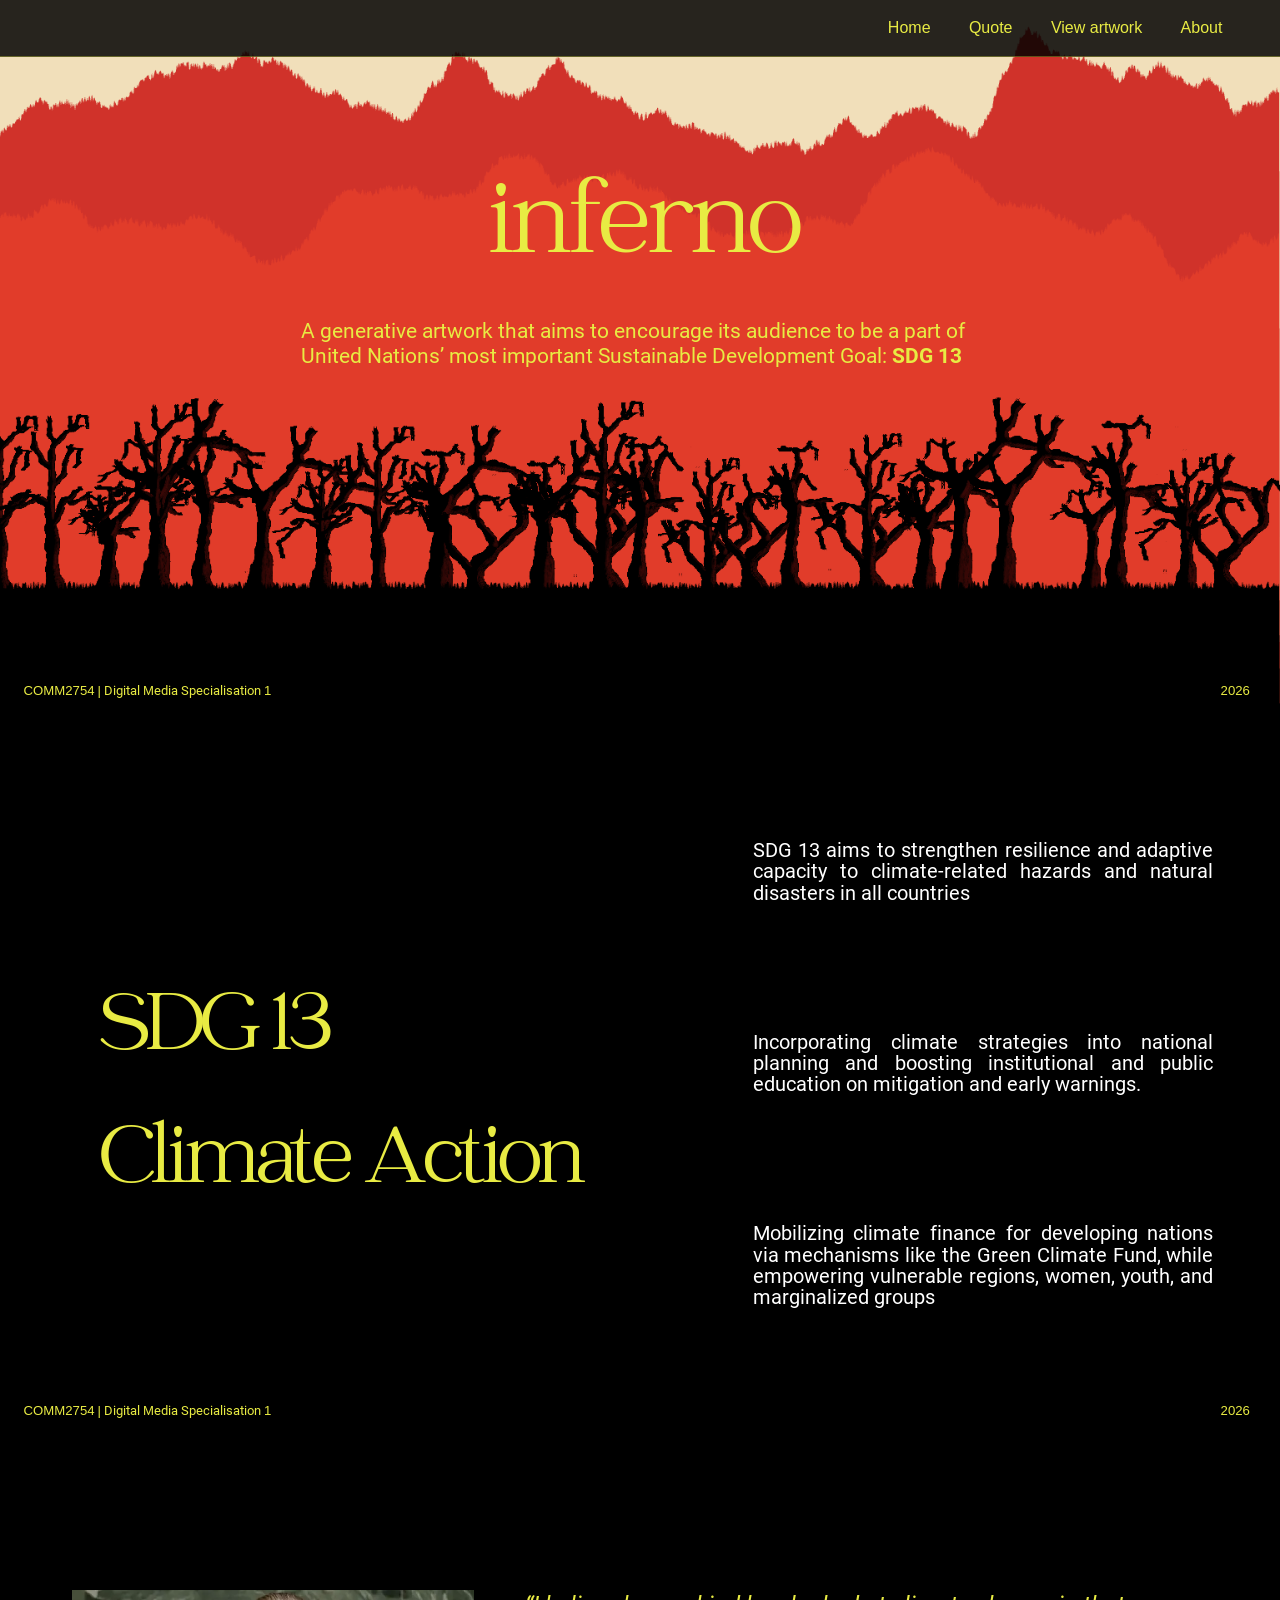
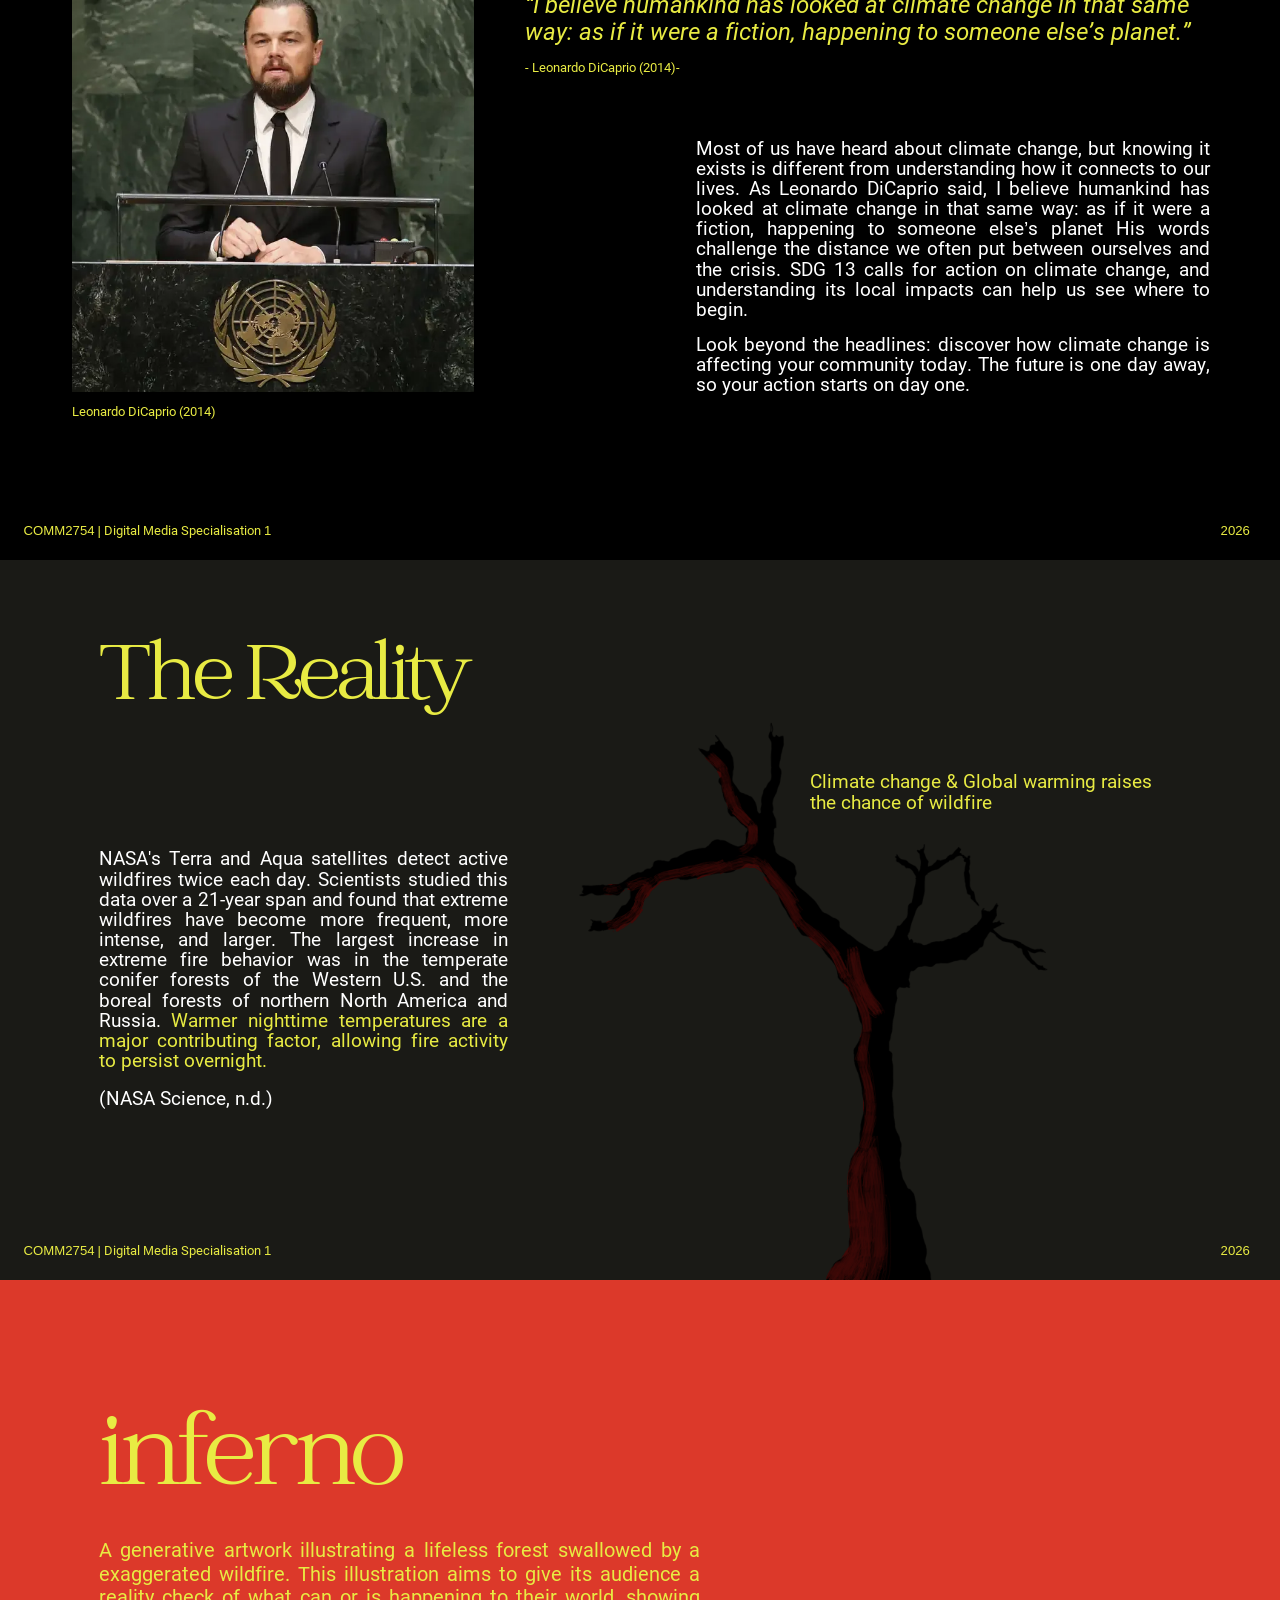
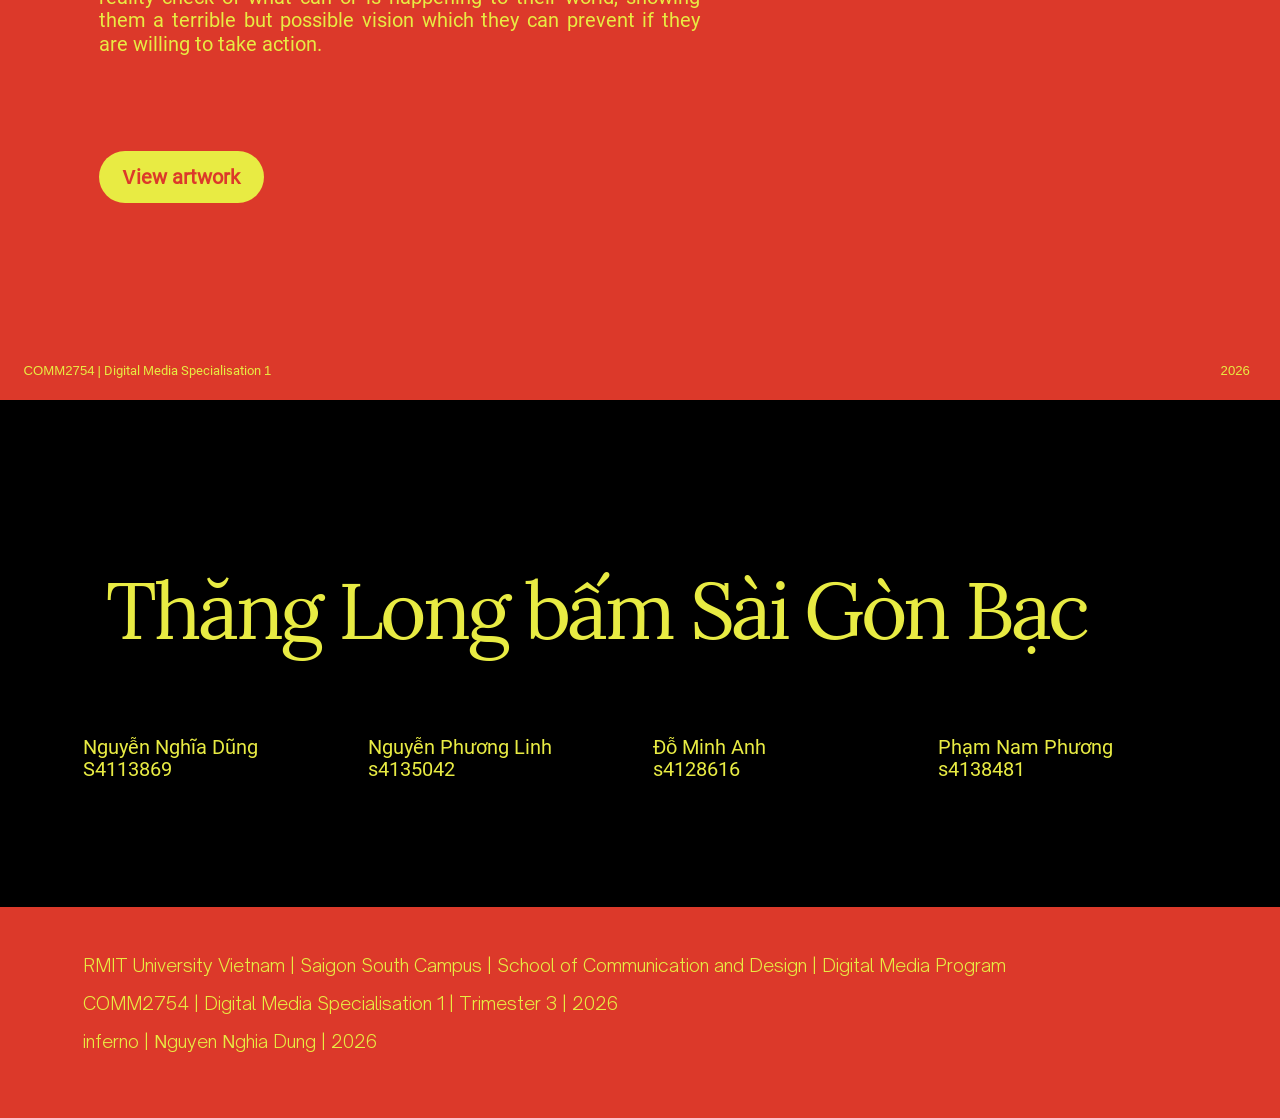
==== index.html @ 42fddff6 "Build Inferno website and integrate generative artwork" ====
<!doctype html>
<html lang="en">
  <head>
    <meta charset="UTF-8" />
    <meta name="viewport" content="width=device-width, initial-scale=1.0" />
    <meta name="theme-color" content="#000000" />
    <meta name="description" content="Inferno: a generative artwork about SDG 13, climate action, and the reality of wildfire." />
    <title>inferno — SDG 13 Climate Action</title>
    <link rel="stylesheet" href="styles.css" />
  </head>
  <body>
    <header class="site-nav">
      <nav aria-label="Primary navigation">
        <a href="#home">Home</a>
        <a href="#quote">Quote</a>
        <a href="#artwork">View artwork</a>
        <a href="#about">About</a>
      </nav>
    </header>
    <main>
      <section class="panel hero" id="home" aria-labelledby="hero-title">
        <div class="hero-copy">
          <h1 id="hero-title">inferno</h1>
          <p>A generative artwork that aims to encourage its audience to be a part of<br class="desktop-break" /> United Nations’ most important Sustainable Development Goal: <strong>SDG 13</strong></p>
        </div>
        <div class="panel-meta"><span>COMM2754 | Digital Media Specialisation 1</span><span>2026</span></div>
      </section>

      <section class="panel climate" aria-labelledby="climate-title">
        <h2 id="climate-title">SDG 13<br />Climate Action</h2>
        <div class="climate-points">
          <p>SDG 13 aims to strengthen resilience and adaptive capacity to climate-related hazards and natural disasters in all countries</p>
          <p>Incorporating climate strategies into national planning and boosting institutional and public education on mitigation and early warnings.</p>
          <p>Mobilizing climate finance for developing nations via mechanisms like the Green Climate Fund, while empowering vulnerable regions, women, youth, and marginalized groups</p>
        </div>
        <div class="panel-meta"><span>COMM2754 | Digital Media Specialisation 1</span><span>2026</span></div>
      </section>

      <section class="panel voice" id="quote" aria-labelledby="voice-quote">
        <figure class="portrait">
          <img src="assets/leonardo-dicaprio.webp" alt="Leonardo DiCaprio speaking at the United Nations" />
          <figcaption>Leonardo DiCaprio (2014)</figcaption>
        </figure>
        <div class="voice-content">
          <blockquote id="voice-quote">“I believe humankind has looked at climate change in that same way: as if it were a fiction, happening to someone else’s planet.”</blockquote>
          <p class="attribution">- Leonardo DiCaprio (2014)-</p>
          <div class="voice-body">
            <p>Most of us have heard about climate change, but knowing it exists is different from understanding how it connects to our lives. As Leonardo DiCaprio said, I believe humankind has looked at climate change in that same way: as if it were a fiction, happening to someone else’s planet His words challenge the distance we often put between ourselves and the crisis. SDG 13 calls for action on climate change, and understanding its local impacts can help us see where to begin.</p>
            <p>Look beyond the headlines: discover how climate change is affecting your community today. The future is one day away, so your action starts on day one.</p>
          </div>
        </div>
        <div class="panel-meta"><span>COMM2754 | Digital Media Specialisation 1</span><span>2026</span></div>
      </section>

      <section class="panel reality" aria-labelledby="reality-title">
        <h2 id="reality-title">The Reality</h2>
        <div class="reality-copy">
          <p>NASA's Terra and Aqua satellites detect active wildfires twice each day. Scientists studied this data over a 21-year span and found that extreme wildfires have become more frequent, more intense, and larger. The largest increase in extreme fire behavior was in the temperate conifer forests of the Western U.S. and the boreal forests of northern North America and Russia. <span>Warmer nighttime temperatures are a major contributing factor, allowing fire activity to persist overnight.</span></p>
          <p>(NASA Science, n.d.)</p>
        </div>
        <img class="dead-tree" src="assets/tree02.png" alt="A scorched, leafless tree" />
        <p class="reality-callout">Climate change &amp; Global warming raises<br /> the chance of wildfire</p>
        <div class="panel-meta"><span>COMM2754 | Digital Media Specialisation 1</span><span>2026</span></div>
      </section>

      <section class="panel artwork" id="artwork" aria-labelledby="artwork-title">
        <h2 id="artwork-title">inferno</h2>
        <p>A generative artwork illustrating a lifeless forest swallowed by a exaggerated wildfire. This illustration aims to give its audience a reality check of what can or is happening to their world, showing them a terrible but possible vision which they can prevent if they are willing to take action.</p>
        <a class="artwork-button" href="artwork/index.html">View artwork</a>
        <div class="panel-meta"><span>COMM2754 | Digital Media Specialisation 1</span><span>2026</span></div>
      </section>

      <section class="team" id="about" aria-labelledby="team-title">
        <h2 id="team-title" lang="vi">Thăng Long bấm Sài Gòn Bạc</h2>
        <div class="team-members">
          <p>Nguyễn Nghĩa Dũng<br />S4113869</p>
          <p>Nguyễn Phương Linh<br />s4135042</p>
          <p>Đỗ Minh Anh<br />s4128616</p>
          <p>Phạm Nam Phương<br />s4138481</p>
        </div>
      </section>
    </main>

    <footer class="site-footer">
      <p>RMIT University Vietnam | Saigon South Campus | School of Communication and Design | Digital Media Program</p>
      <p>COMM2754 | Digital Media Specialisation 1 | Trimester 3 | 2026</p>
      <p>inferno | Nguyen Nghia Dung | 2026</p>
    </footer>
  </body>
</html>
---- styles.css ----
@font-face{font-family:CatchyHero;src:url('assets/fonts/256.ttf') format('truetype');font-display:swap}
@font-face{font-family:CatchyClimate;src:url('assets/fonts/260.ttf') format('truetype');font-display:swap}
@font-face{font-family:CatchyReality;src:url('assets/fonts/267.ttf') format('truetype');font-display:swap}
@font-face{font-family:CatchyArtwork;src:url('assets/fonts/270.ttf') format('truetype');font-display:swap}
@font-face{font-family:LoraTeam;src:url('assets/fonts/273.ttf') format('truetype');font-display:swap}
@font-face{font-family:OpenSauceFooter;src:url('assets/fonts/275.ttf') format('truetype');font-display:swap}
@font-face{font-family:RobotoHero;src:url('assets/fonts/258.ttf') format('truetype');font-display:swap}
@font-face{font-family:RobotoHeroBold;src:url('assets/fonts/259.ttf') format('truetype');font-display:swap}
@font-face{font-family:RobotoClimate;src:url('assets/fonts/261.ttf') format('truetype');font-display:swap}
@font-face{font-family:RobotoVoice;src:url('assets/fonts/264.ttf') format('truetype');font-display:swap}
@font-face{font-family:RobotoVoiceItalic;src:url('assets/fonts/265.ttf') format('truetype');font-display:swap}
@font-face{font-family:RobotoReality;src:url('assets/fonts/268.ttf') format('truetype');font-display:swap}
@font-face{font-family:RobotoArtwork;src:url('assets/fonts/271.ttf') format('truetype');font-display:swap}
@font-face{font-family:RobotoTeam;src:url('assets/fonts/274.ttf') format('truetype');font-display:swap}

:root{--acid:#e8eb43;--fire:#dc392a;--black:#000;--charcoal:#1a1a16}
*{box-sizing:border-box}
html{scroll-behavior:smooth}
body{margin:0;background:var(--black);color:white}
.site-nav{position:fixed;top:0;left:0;right:0;z-index:20;background:rgba(0,0,0,.84);border-bottom:1px solid rgba(232,235,67,.32)}
.site-nav nav{min-height:clamp(48px,4.4vw,68px);display:flex;align-items:center;justify-content:flex-end;gap:clamp(18px,3vw,46px);padding:0 4.5%}
.site-nav a{color:var(--acid);font:clamp(13px,1.25vw,19px) Arial,sans-serif;text-decoration:none;white-space:nowrap}
.site-nav a:hover,.site-nav a:focus-visible{text-decoration:underline;text-underline-offset:.3em}
.site-nav a:focus-visible{outline:2px solid var(--acid);outline-offset:5px}
.panel,.team{scroll-margin-top:clamp(48px,4.4vw,68px)}
.panel{position:relative;width:100%;height:56.25vw;overflow:hidden}
h1,h2,p,blockquote,figure{margin:0}
.panel-meta{position:absolute;left:1.84%;right:2.35%;bottom:3.1%;display:flex;align-items:end;justify-content:space-between;color:var(--acid);font:1.03vw RobotoHero,Arial,sans-serif;z-index:4}
.hero{background:#e23929 url('assets/inferno-landscape.png') center top/100% 100% no-repeat;color:var(--acid)}
.hero-copy{position:absolute;left:23.5%;top:24.7%;width:53.5%}
.hero h1{text-align:center;font:8.5vw/.9 CatchyHero,Georgia,serif;font-weight:normal;letter-spacing:-.045em}
.hero p{margin-top:3.4vw;font:1.64vw/1.19 RobotoHero,Arial,sans-serif}
.hero strong{font-family:RobotoHeroBold,Arial,sans-serif;font-weight:700}
.climate{background:#000}
.climate h2{position:absolute;left:7.7%;top:33.8%;color:var(--acid);font:6.8vw/1.52 CatchyClimate,Georgia,serif;font-weight:normal;letter-spacing:-.055em}
.climate-points{position:absolute;left:58.8%;top:16.7%;width:36%;height:65%;display:flex;flex-direction:column;justify-content:space-between;font:1.55vw/1.07 RobotoClimate,Arial,sans-serif;text-align:justify}
.climate-points p:last-child{margin-bottom:0}
.voice{background:#000}
.portrait{position:absolute;left:5.65%;top:20.9%;width:31.4%}
.portrait img{display:block;width:100%;aspect-ratio:1/1;object-fit:cover;object-position:center}
.portrait figcaption{margin-top:.9vw;color:var(--acid);font:1vw RobotoVoice,Arial,sans-serif}
.voice-content{position:absolute;left:41%;top:21%;width:53.5%}
.voice blockquote{color:var(--acid);font:italic 1.9vw/1.12 RobotoVoiceItalic,Arial,sans-serif}
.attribution{margin-top:1.1vw;color:var(--acid);font:1vw RobotoVoice,Arial,sans-serif}
.voice-body{margin:5vw 0 0 25%;font:1.5vw/1.05 RobotoVoice,Arial,sans-serif;text-align:justify}
.voice-body p+p{margin-top:1.15vw}
.reality{background:var(--charcoal)}
.reality h2{position:absolute;left:7.7%;top:10.5%;color:var(--acid);font:6.75vw/1 CatchyReality,Georgia,serif;font-weight:normal;letter-spacing:-.05em}
.reality-copy{position:absolute;left:7.7%;top:40.2%;width:32%;font:1.5vw/1.05 RobotoReality,Arial,sans-serif;text-align:justify;z-index:2}
.reality-copy span{color:var(--acid)}
.reality-copy p+p{margin-top:1.4vw}
.dead-tree{position:absolute;left:29.2%;top:15.6%;width:68.3%;height:auto;transform:scaleX(-1);z-index:1}
.reality-callout{position:absolute;left:63.3%;top:29.5%;color:var(--acid);font:1.5vw/1.05 RobotoReality,Arial,sans-serif;z-index:2}
.artwork{background:var(--fire);color:var(--acid)}
.artwork h2{position:absolute;left:7.7%;top:17.5%;font:8.4vw/1 CatchyArtwork,Georgia,serif;font-weight:normal;letter-spacing:-.05em}
.artwork>p{position:absolute;left:7.7%;top:36%;width:47%;font:1.56vw/1.17 RobotoArtwork,Arial,sans-serif;text-align:justify}
.artwork-button{position:absolute;left:7.7%;top:65.4%;min-width:12.9%;height:7.3%;padding:0 1.2vw;display:inline-flex;align-items:center;justify-content:center;border:0;border-radius:10vw;background:var(--acid);color:var(--fire);font:700 1.55vw RobotoArtwork,Arial,sans-serif;text-decoration:none}
.artwork-button:hover,.artwork-button:focus-visible{filter:brightness(1.08)}
.artwork-button:focus-visible{outline:2px solid #000;outline-offset:4px}
.team{position:relative;height:39.6vw;background:#000;color:var(--acid);overflow:hidden}
.team h2{position:absolute;left:8.3%;top:33.7%;font:6.2vw/1 LoraTeam,Georgia,serif;font-weight:normal;white-space:nowrap;letter-spacing:-.045em}
.team-members{position:absolute;left:6.5%;right:7%;top:66.3%;display:grid;grid-template-columns:repeat(4,1fr);gap:2.5vw;font:1.58vw/1.1 RobotoTeam,Arial,sans-serif}
.site-footer{min-height:16.5vw;padding:3.6vw 6.5%;background:var(--fire);color:var(--acid);font:1.42vw/1.4 OpenSauceFooter,Arial,sans-serif}
.site-footer p+p{margin-top:1vw}

@media(max-width:700px){
  .site-nav nav{justify-content:center;gap:3.5vw;padding:0 3vw}
  .site-nav a{font-size:clamp(11px,2.8vw,15px)}
  .panel{height:auto;min-height:100svh;overflow:hidden}
  .panel-meta{left:5%;right:5%;bottom:3%;font-size:2.8vw}
  .hero{min-height:100svh;background-size:auto 100%;background-position:center top}
  .hero-copy{left:8%;top:27%;width:84%;text-align:center}
  .hero h1{font-size:20vw}
  .hero p{margin-top:8vw;font-size:4vw;line-height:1.25;text-align:left}
  .desktop-break{display:none}
  .climate{padding:18vw 8% 22vw}
  .climate h2,.climate-points,.portrait,.voice-content,.reality h2,.reality-copy,.dead-tree,.reality-callout,.artwork h2,.artwork>p,.artwork-button{position:relative;left:auto;top:auto;width:auto;height:auto}
  .climate h2{font-size:15vw;line-height:1.15}
  .climate-points{margin-top:12vw;display:block;font-size:4.2vw;line-height:1.2}
  .climate-points p+p{margin-top:7vw}
  .voice{padding:15vw 8% 22vw}
  .portrait{width:72%}
  .portrait figcaption{font-size:3vw;margin-top:2vw}
  .voice-content{margin-top:9vw}
  .voice blockquote{font-size:5vw}
  .attribution{font-size:3vw;margin-top:3vw}
  .voice-body{margin:9vw 0 0;font-size:4vw;line-height:1.25}
  .voice-body p+p{margin-top:5vw}
  .reality{padding:13vw 8% 22vw;min-height:135svh}
  .reality h2{font-size:15vw}
  .reality-copy{margin-top:12vw;width:75%;font-size:4vw;line-height:1.2}
  .reality-copy p+p{margin-top:5vw}
  .dead-tree{position:absolute;left:24%;top:32%;width:110%;height:auto;opacity:.8}
  .reality-callout{margin-top:8vw;font-size:4vw;position:relative;z-index:3}
  .artwork{padding:17vw 8% 24vw}
  .artwork h2{font-size:20vw}
  .artwork>p{margin-top:10vw;font-size:4.2vw;line-height:1.25;text-align:left}
  .artwork-button{display:inline-flex;margin-top:14vw;min-height:12vw;padding:0 5vw;font-size:4vw}
  .team{height:auto;min-height:68svh;padding:17vw 8%}
  .team h2{position:relative;left:auto;top:auto;font-size:12vw;white-space:normal;line-height:1.05}
  .team-members{position:relative;left:auto;right:auto;top:auto;grid-template-columns:repeat(2,1fr);gap:7vw;margin-top:12vw;font-size:4vw}
  .site-footer{min-height:35svh;padding:9vw 8%;font-size:3.5vw}
  .site-footer p+p{margin-top:4vw}
}
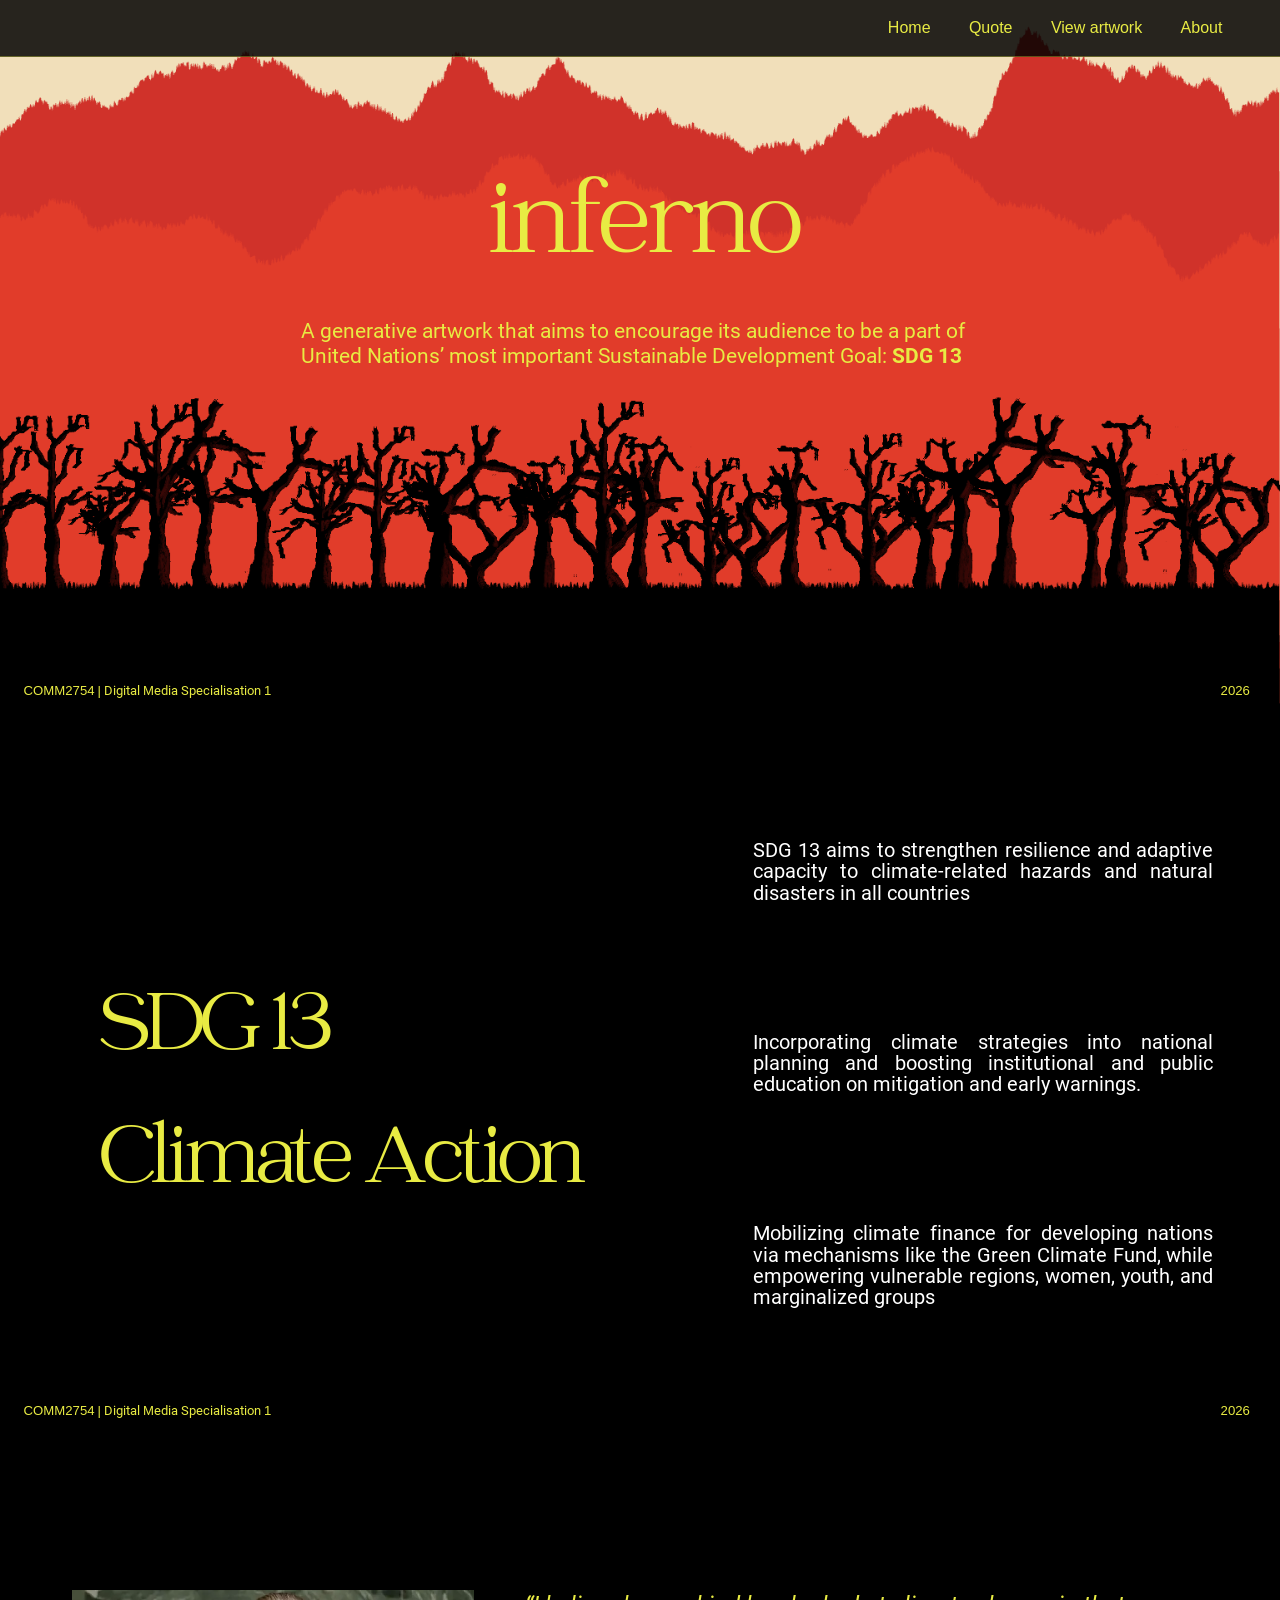
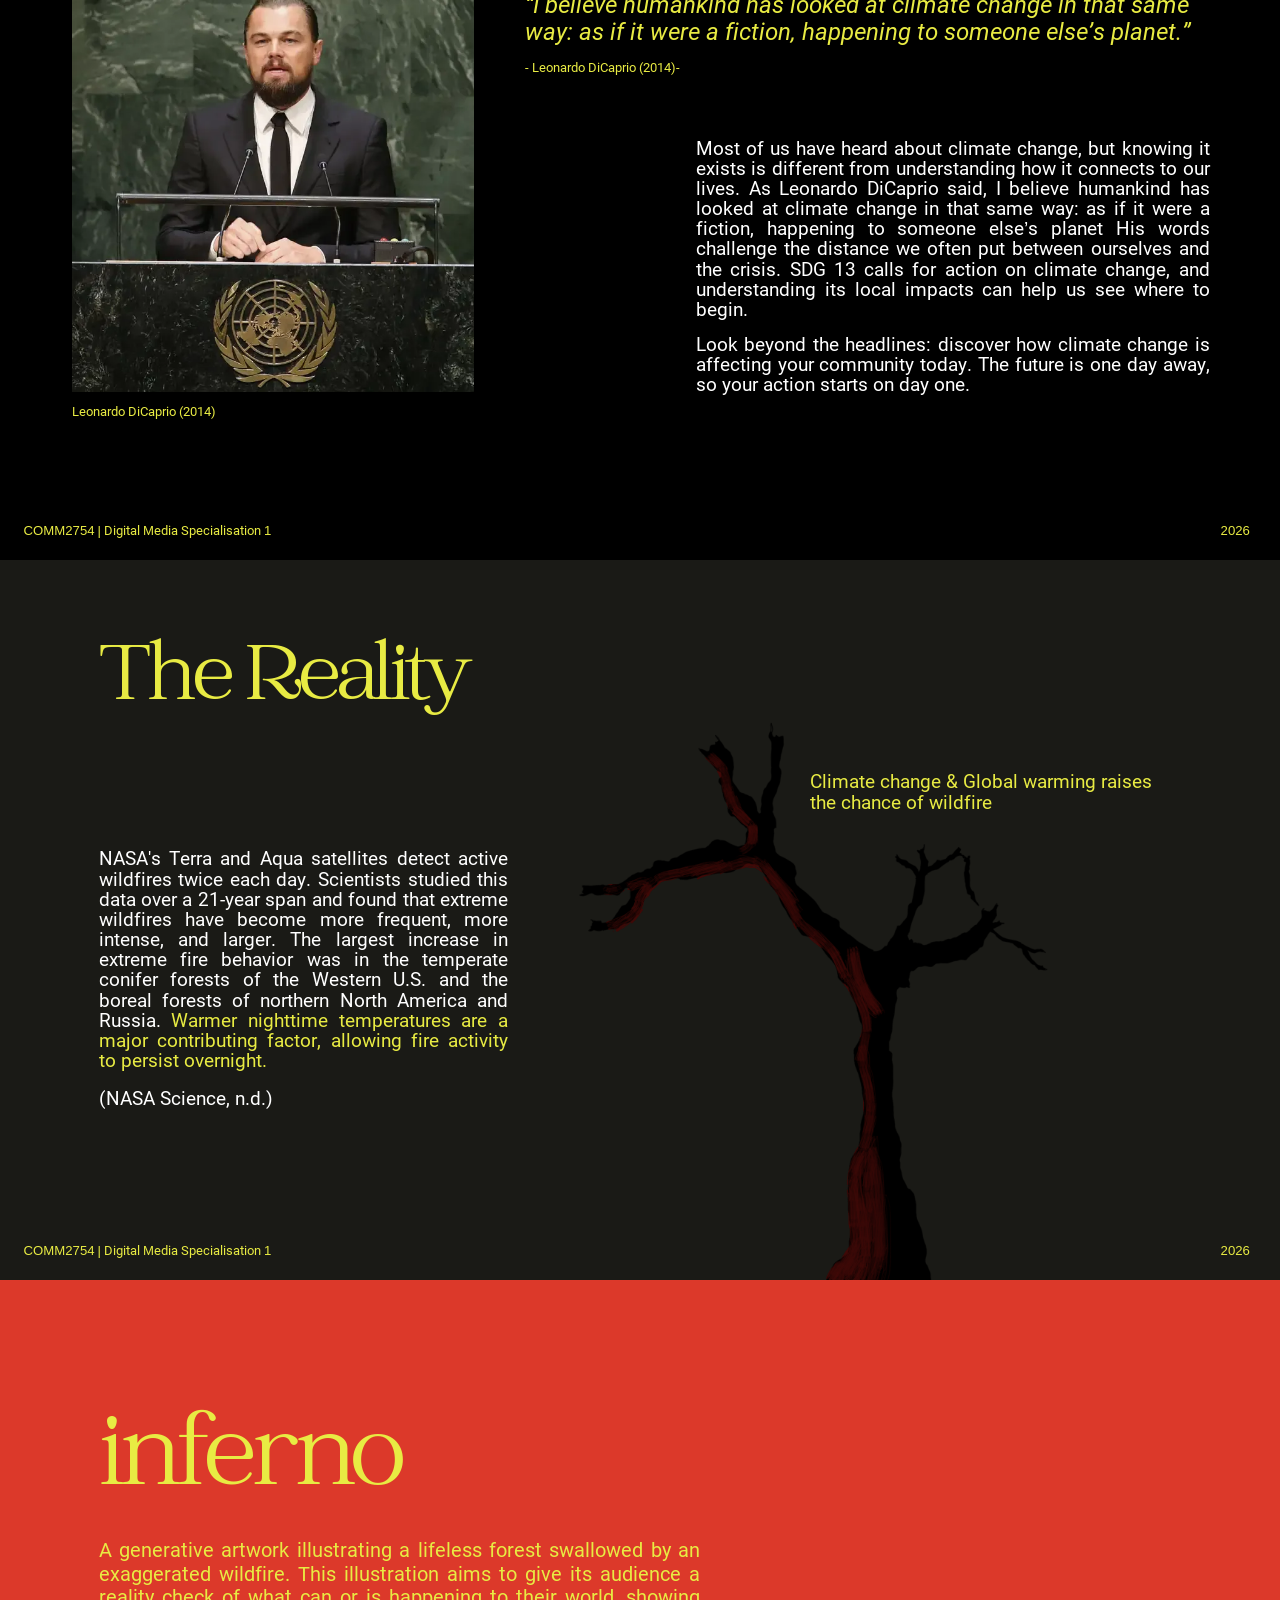
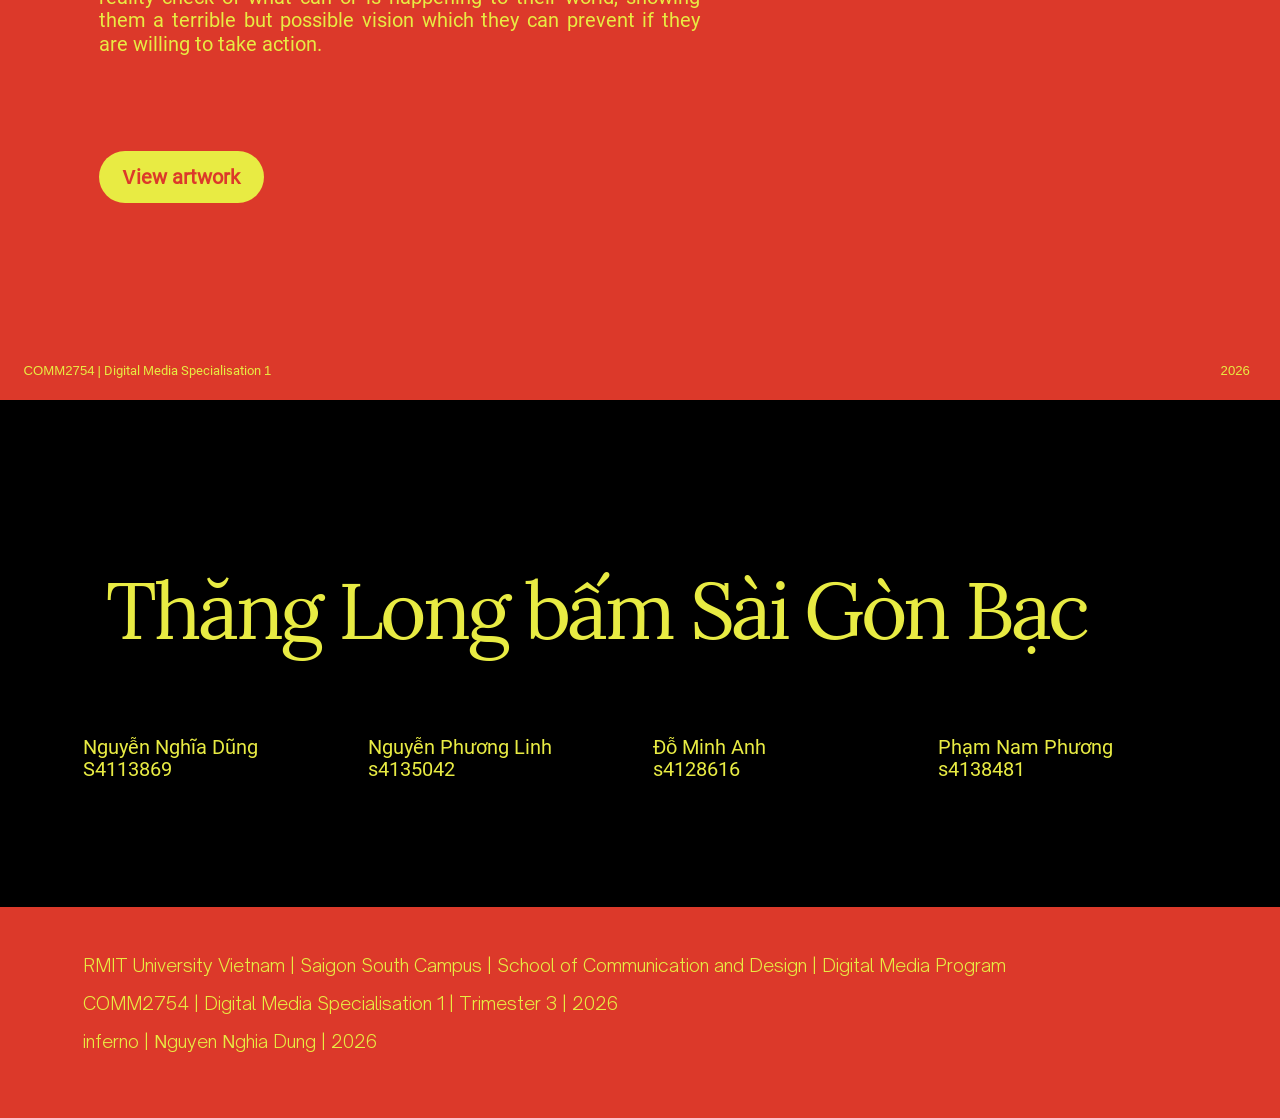
==== commit 9991ee39: "Fix typo in artwork description" ====
--- a/index.html
+++ b/index.html
@@ -65,7 +65,7 @@
 
       <section class="panel artwork" id="artwork" aria-labelledby="artwork-title">
         <h2 id="artwork-title">inferno</h2>
-        <p>A generative artwork illustrating a lifeless forest swallowed by a exaggerated wildfire. This illustration aims to give its audience a reality check of what can or is happening to their world, showing them a terrible but possible vision which they can prevent if they are willing to take action.</p>
+        <p>A generative artwork illustrating a lifeless forest swallowed by an exaggerated wildfire. This illustration aims to give its audience a reality check of what can or is happening to their world, showing them a terrible but possible vision which they can prevent if they are willing to take action.</p>
         <a class="artwork-button" href="artwork/index.html">View artwork</a>
         <div class="panel-meta"><span>COMM2754 | Digital Media Specialisation 1</span><span>2026</span></div>
       </section>
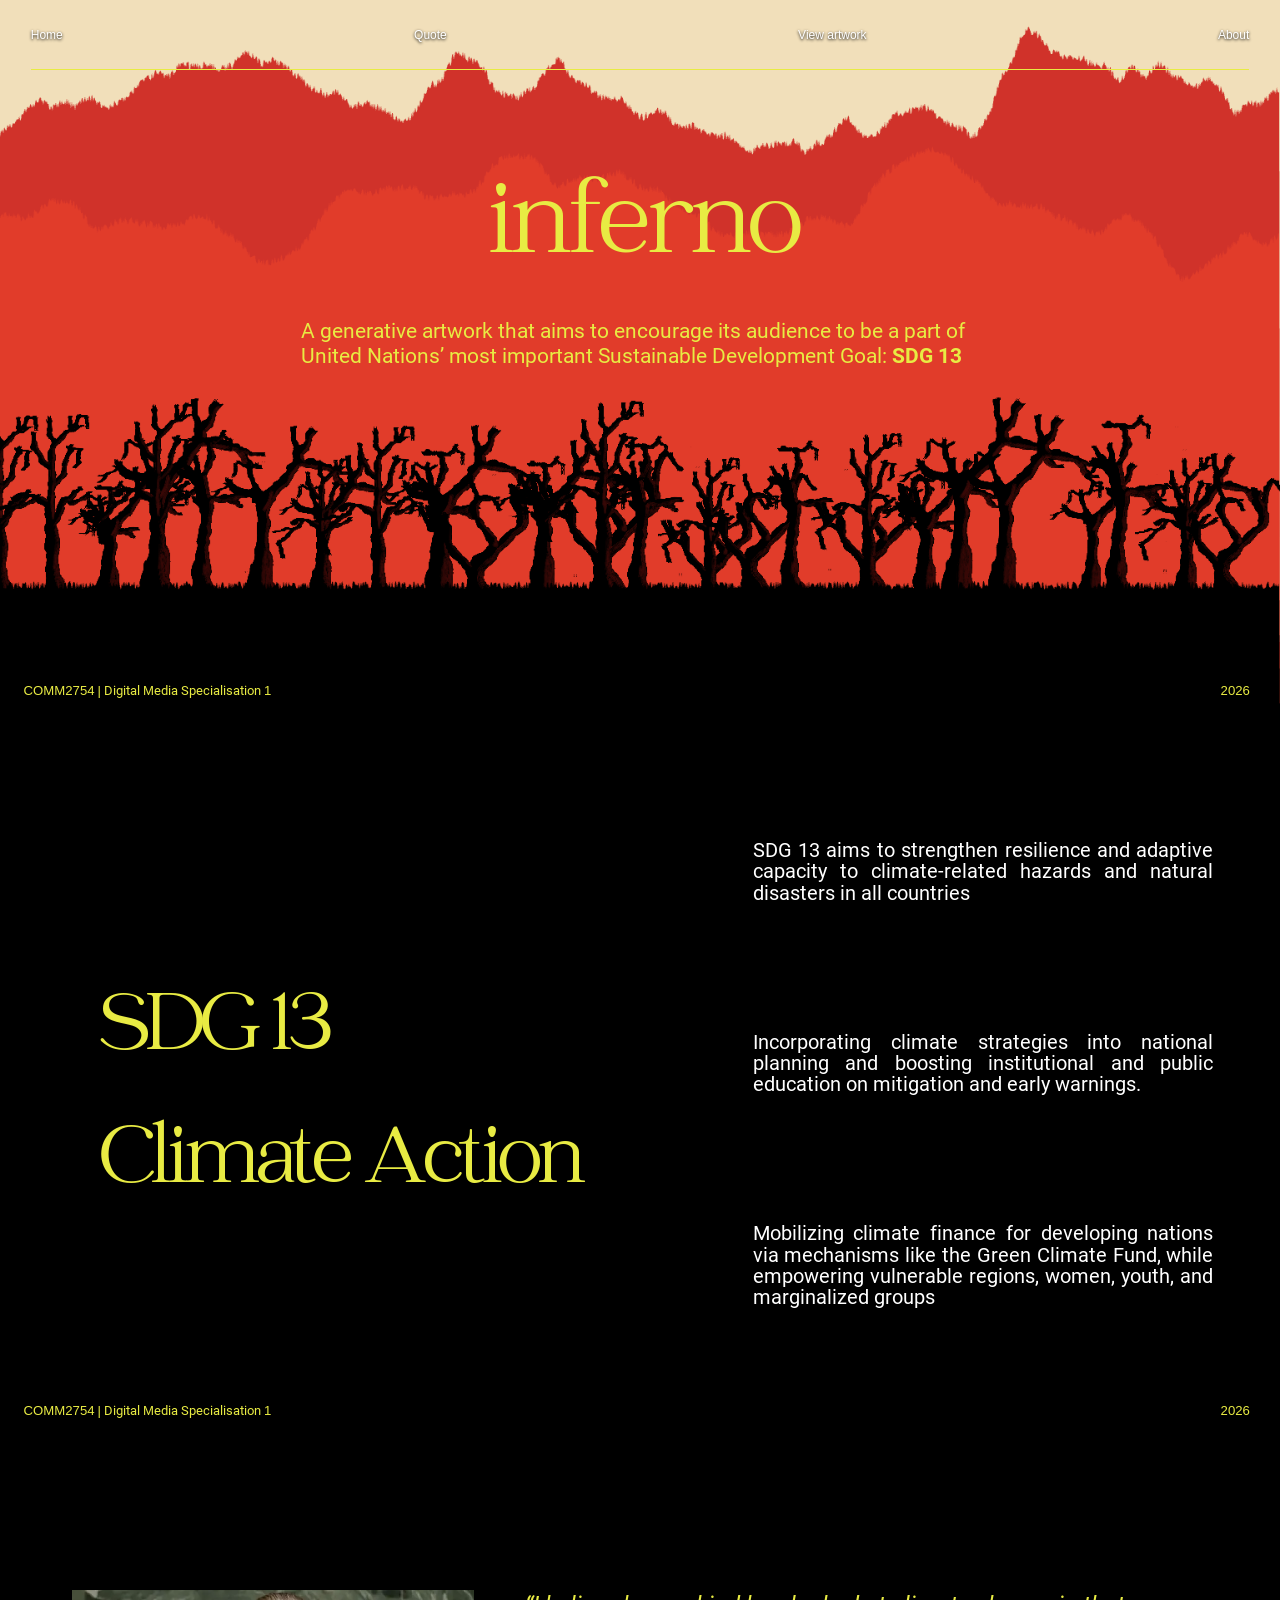
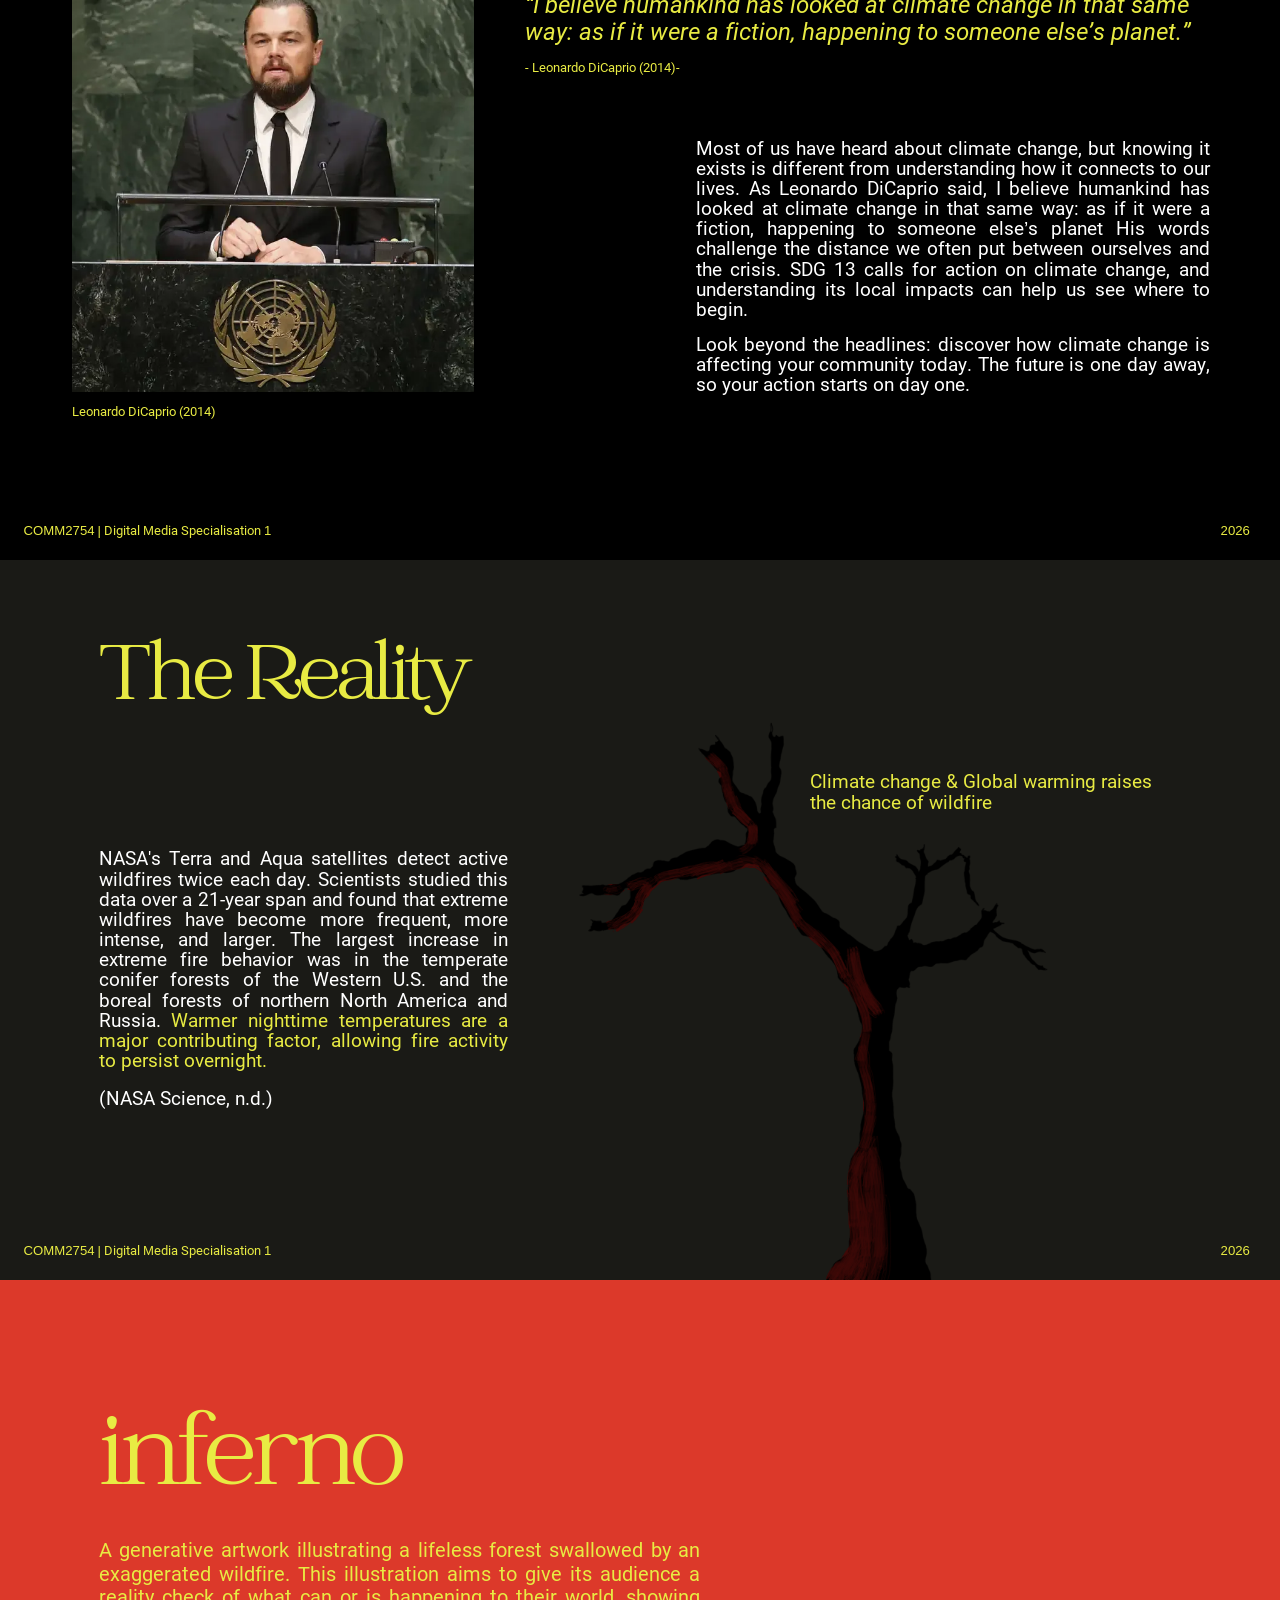
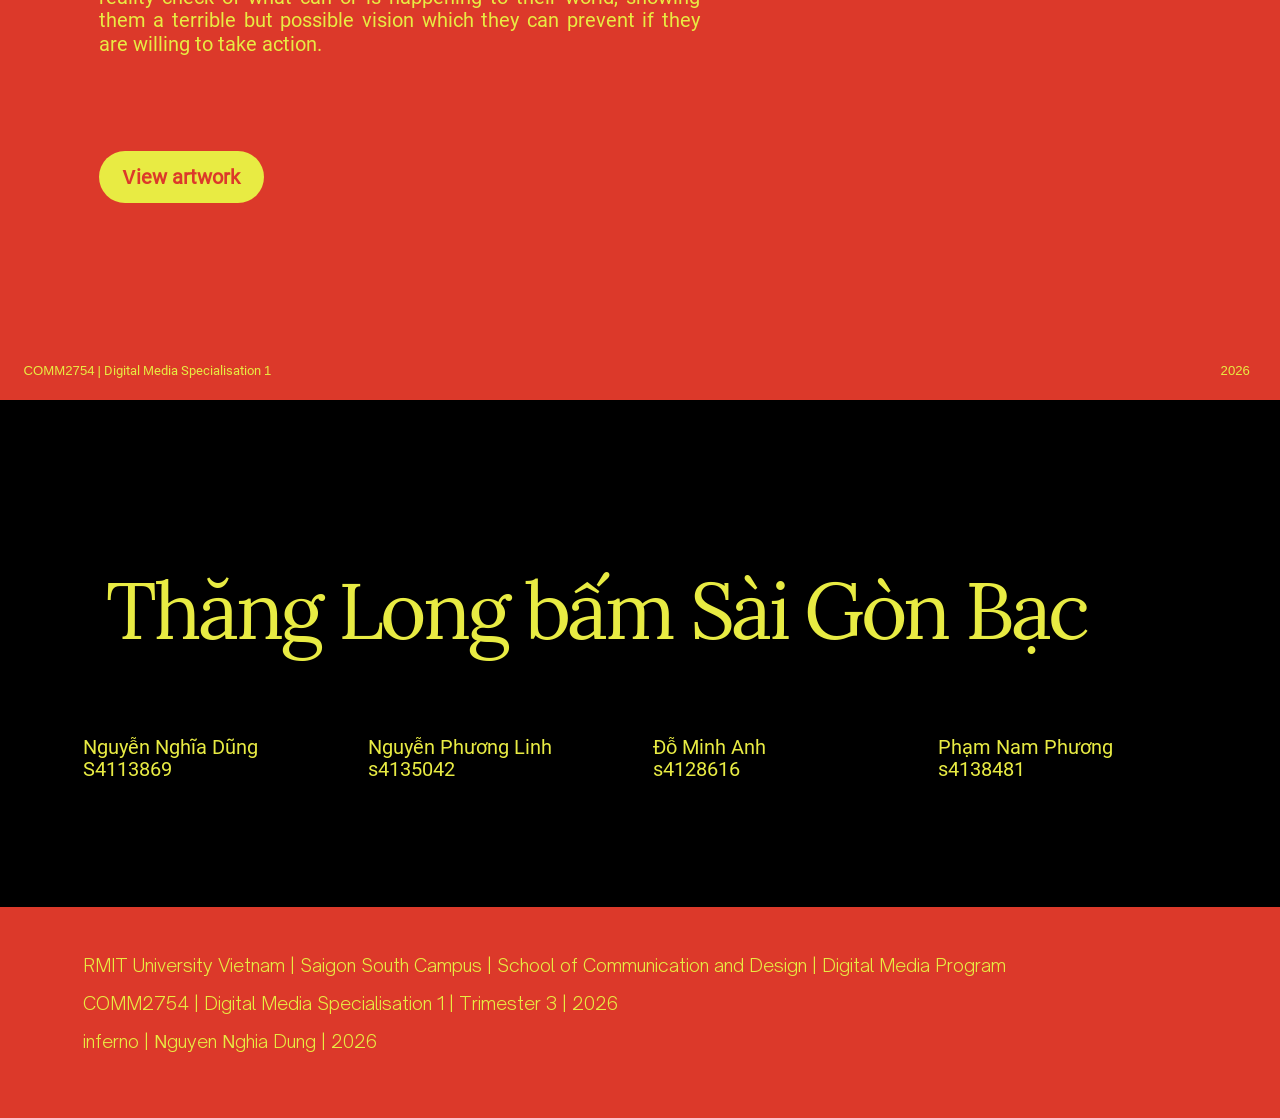
==== commit fed4f48b: "Refine navigation and auto-hide scrollbar" ====
--- a/index.html
+++ b/index.html
@@ -86,5 +86,19 @@
       <p>COMM2754 | Digital Media Specialisation 1 | Trimester 3 | 2026</p>
       <p>inferno | Nguyen Nghia Dung | 2026</p>
     </footer>
+    <script>
+      (() => {
+        const root = document.documentElement;
+        let hideTimer;
+        const showScrollbar = () => {
+          root.classList.add('is-scrolling');
+          clearTimeout(hideTimer);
+          hideTimer = setTimeout(() => root.classList.remove('is-scrolling'), 900);
+        };
+        window.addEventListener('scroll', showScrollbar, { passive: true });
+        window.addEventListener('wheel', showScrollbar, { passive: true });
+        window.addEventListener('touchmove', showScrollbar, { passive: true });
+      })();
+    </script>
   </body>
 </html>
--- a/styles.css
+++ b/styles.css
@@ -15,14 +15,19 @@
 
 :root{--acid:#e8eb43;--fire:#dc392a;--black:#000;--charcoal:#1a1a16}
 *{box-sizing:border-box}
-html{scroll-behavior:smooth}
+html{scroll-behavior:smooth;scrollbar-width:thin;scrollbar-color:transparent transparent}
+html.is-scrolling{scrollbar-color:var(--acid) transparent}
+html::-webkit-scrollbar{width:8px}
+html::-webkit-scrollbar-track{background:transparent}
+html::-webkit-scrollbar-thumb{background:transparent;border-radius:8px}
+html.is-scrolling::-webkit-scrollbar-thumb,html::-webkit-scrollbar-thumb:active{background:var(--acid)}
 body{margin:0;background:var(--black);color:white}
-.site-nav{position:fixed;top:0;left:0;right:0;z-index:20;background:rgba(0,0,0,.84);border-bottom:1px solid rgba(232,235,67,.32)}
-.site-nav nav{min-height:clamp(48px,4.4vw,68px);display:flex;align-items:center;justify-content:flex-end;gap:clamp(18px,3vw,46px);padding:0 4.5%}
-.site-nav a{color:var(--acid);font:clamp(13px,1.25vw,19px) Arial,sans-serif;text-decoration:none;white-space:nowrap}
+.site-nav{position:fixed;top:0;left:2.4%;right:2.4%;z-index:20;background:transparent}
+.site-nav nav{min-height:70px;display:flex;align-items:center;justify-content:space-between;gap:16px;border-bottom:1px solid var(--acid)}
+.site-nav a{color:#fff;font:clamp(12px,.75vw,14px) Arial,sans-serif;text-decoration:none;text-shadow:0 1px 3px #000;white-space:nowrap}
 .site-nav a:hover,.site-nav a:focus-visible{text-decoration:underline;text-underline-offset:.3em}
 .site-nav a:focus-visible{outline:2px solid var(--acid);outline-offset:5px}
-.panel,.team{scroll-margin-top:clamp(48px,4.4vw,68px)}
+.panel,.team{scroll-margin-top:70px}
 .panel{position:relative;width:100%;height:56.25vw;overflow:hidden}
 h1,h2,p,blockquote,figure{margin:0}
 .panel-meta{position:absolute;left:1.84%;right:2.35%;bottom:3.1%;display:flex;align-items:end;justify-content:space-between;color:var(--acid);font:1.03vw RobotoHero,Arial,sans-serif;z-index:4}
@@ -64,8 +69,10 @@
 .site-footer p+p{margin-top:1vw}
 
 @media(max-width:700px){
-  .site-nav nav{justify-content:center;gap:3.5vw;padding:0 3vw}
-  .site-nav a{font-size:clamp(11px,2.8vw,15px)}
+  .site-nav{left:4%;right:4%}
+  .site-nav nav{min-height:52px;gap:2vw}
+  .site-nav a{font-size:clamp(10px,2.6vw,13px)}
+  .panel,.team{scroll-margin-top:52px}
   .panel{height:auto;min-height:100svh;overflow:hidden}
   .panel-meta{left:5%;right:5%;bottom:3%;font-size:2.8vw}
   .hero{min-height:100svh;background-size:auto 100%;background-position:center top}
